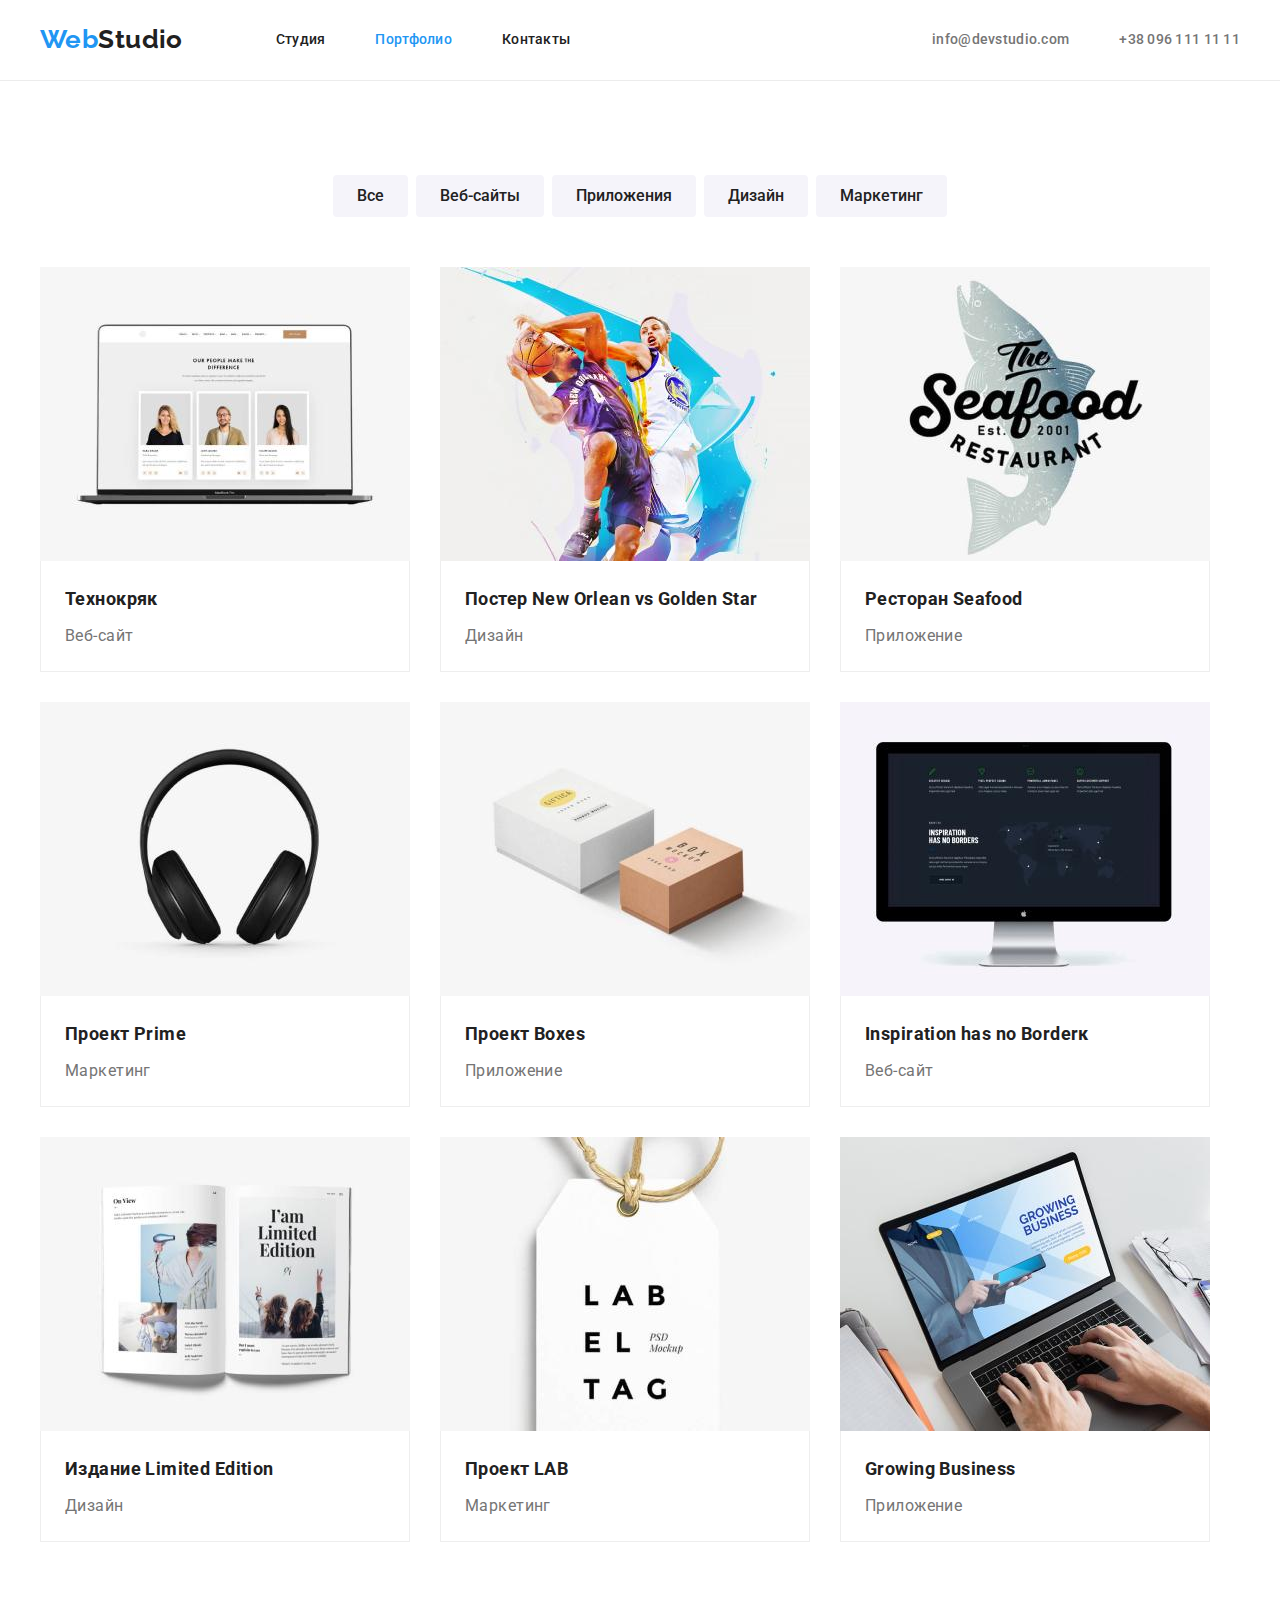
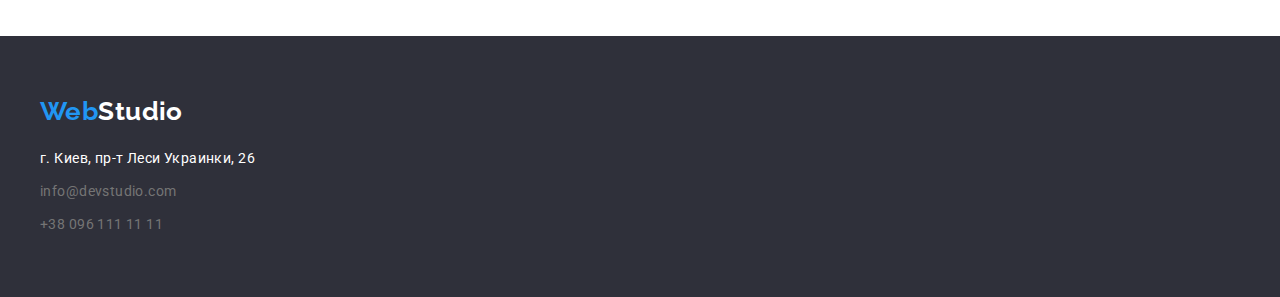
==== portfolio.html @ e8c8198e "Initial commit" ====
<!DOCTYPE html>
<html lang="ru">
  <head>
    <meta charset="UTF-8" />
    <meta http-equiv="X-UA-Compatible" content="IE=edge" />
    <meta name="viewport" content="width=device-width, initial-scale=1.0" />
    <title>Портфолио</title>
    <link rel="preconnect" href="https://fonts.googleapis.com" />
    <link rel="preconnect" href="https://fonts.gstatic.com" crossorigin />
    <link
      href="https://fonts.googleapis.com/css2?family=Raleway:wght@700&family=Roboto:wght@400;500;700;900&display=swap"
      rel="stylesheet"
    />
    <link
      rel="stylesheet"
      href="https://cdnjs.cloudflare.com/ajax/libs/modern-normalize/1.1.0/modern-normalize.min.css"
      integrity="sha512-wpPYUAdjBVSE4KJnH1VR1HeZfpl1ub8YT/NKx4PuQ5NmX2tKuGu6U/JRp5y+Y8XG2tV+wKQpNHVUX03MfMFn9Q=="
      crossorigin="anonymous"
      referrerpolicy="no-referrer"
    />
    <link rel="stylesheet" href="./css/styles.css" />
  </head>
  <body>
    <!--High line site-->
    <header class="page-header">
      <div class="conteiner header">
        <!--Name studio-->
        <nav class="site-nav">
          <a href="./index.html" class="logo"><span class="web">Web</span>Studio</a>
          <!--menu navigation-->
          <ul class="site-nav list">
            <li class="site-nav item">
              <a href="./index.html" class="link">Студия</a>
            </li>
            <li class="site-nav item">
              <a href="./portfolio.html" class="link current">Портфолио</a>
            </li>
            <li class="site-nav item">
              <a href="" class="link">Контакты</a>
            </li>
          </ul>
        </nav>
        <!--mail&Telefone-->
        <ul class="contacts list">
          <li class="contacts item">
            <a href="mailto:info@devstudio.com" class="mail">info@devstudio.com</a>
          </li>
          <li class="contacts item">
            <a href="tel:+380961111111" class="tel">+38 096 111 11 11</a>
          </li>
        </ul>
      </div>
    </header>
    <main>
      <section class="work-section">
        <div class="conteiner">
          <h1 class="title visually-hidden">Примеры работ</h1>
          <ul class="filtr">
            <li class="filtr-item">
              <button type="button" class="filtr-btn active">Все</button>
            </li>
            <li class="filtr-item">
              <button type="button" class="filtr-btn active">Веб-сайты</button>
            </li>
            <li class="filtr-item">
              <button type="button" class="filtr-btn active">Приложения</button>
            </li>
            <li class="filtr-item">
              <button type="button" class="filtr-btn active">Дизайн</button>
            </li>
            <li class="filtr-item">
              <button type="button" class="filtr-btn active">Маркетинг</button>
            </li>
          </ul>
          <ul class="work list pages">
            <li class="item">
              <a href="" class="link">
                <img class="work-images" src="./images/p1.jpg" alt="сайт" width="370" />
                <div class="item-discript">
                  <h3 class="work-title">Технокряк</h3>
                  <p class="work-dicript">Веб-сайт</p>
                </div>
              </a>
            </li>
            <li class="item">
              <a href="" class="link">
                <img
                  class="work-images"
                  src="./images/p2.jpg"
                  alt="Постер New Orlean vs Golden Star"
                  width="370"
                />
                <div class="item-discript">
                  <h3 class="work-title">Постер New Orlean vs Golden Star</h3>
                  <p class="work-dicript">Дизайн</p>
                </div>
              </a>
            </li>
            <li class="item">
              <a href="" class="link">
                <img class="work-images" src="./images/p3.jpg" alt="Ресторан Seafood" width="370" />
                <div class="item-discript">
                  <h3 class="work-title">Ресторан Seafood</h3>
                  <p class="work-dicript">Приложение</p>
                </div>
              </a>
            </li>
            <li class="item">
              <a href="" class="link">
                <img class="work-images" src="./images/p4.jpg" alt="Проект Prime" width="370" />
                <div class="item-discript">
                  <h3 class="work-title">Проект Prime</h3>
                  <p class="work-dicript">Маркетинг</p>
                </div>
              </a>
            </li>
            <li class="item">
              <a href="" class="link">
                <img class="work-images" src="./images/p5.jpg" alt="Проект Boxes" width="370" />
                <div class="item-discript">
                  <h3 class="work-title">Проект Boxes</h3>
                  <p class="work-dicript">Приложение</p>
                </div>
              </a>
            </li>
            <li class="item">
              <a href="" class="link">
                <img class="work-images" src="./images/p6.jpg" alt="Веб-сайт" width="370" />
                <div class="item-discript">
                  <h3 class="work-title">Inspiration has no Borderк</h3>
                  <p class="work-dicript">Веб-сайт</p>
                </div>
              </a>
            </li>
            <li class="item">
              <a href="" class="link">
                <img
                  class="work-images"
                  src="./images/p7.jpg"
                  alt="Издание Limited Edition"
                  width="370"
                />
                <div class="item-discript">
                  <h3 class="work-title">Издание Limited Edition</h3>
                  <p class="work-dicript">Дизайн</p>
                </div>
              </a>
            </li>
            <li class="item">
              <a href="" class="link">
                <img class="work-images" src="./images/p8.jpg" alt="Проект LAB" width="370" />
                <div class="item-discript">
                  <h3 class="work-title">Проект LAB</h3>
                  <p class="work-dicript">Маркетинг</p>
                </div>
              </a>
            </li>
            <li class="item">
              <a href="" class="link">
                <img class="work-images" src="./images/p9.jpg" alt="сайт" width="370" />
                <div class="item-discript">
                  <h3 class="work-title">Growing Business</h3>
                  <p class="work-dicript">Приложение</p>
                </div>
              </a>
            </li>
          </ul>
        </div>
      </section>
    </main>
    <footer class="footer">
      <div class="conteiner">
        <!--Name studio-->
        <a href="./index.html" class="logo-footer"><span class="web">Web</span>Studio</a>
        <!-- address -->
        <address class="adress">
          <ul class="adress list">
            <li class="adress-list-item">
              <a
                href="https://goo.gl/maps/HPNhDswtwEFeR7fT9"
                target="_blank"
                rel="noopener noreferrer"
                class="adress-post"
                >г. Киев, пр-т Леси Украинки, 26</a
              >
            </li>
            <li class="adress-list-item">
              <a href="mailto:info@devstudio.com" class="mail">info@devstudio.com</a>
            </li>
            <li class="adress-list-item">
              <a href="tel:+380961111111" class="tel">+38 096 111 11 11</a>
            </li>
          </ul>
        </address>
      </div>
    </footer>
  </body>
</html>
---- css/styles.css ----
:root {
  --primary-text-color: #212121;
  --title-text-color: #757575;
  --accent-color: #2196f3;
  --primary-white-color: #ffffff;
  --button-color: #f5f4fa;
}

body {
  margin: 0;
  background-color: var(--primary-white-color);
  color: var(--primary-text-color);
  font-family: Roboto, sans-serif;
  font-size: 14px;
  letter-spacing: 0.03em;
}

/*убираем точки в списках*/
.list {
  padding: 0;
  margin: 0;
  list-style: none;
}
/* скрываем заголовки */
.visually-hidden {
  position: absolute;
  white-space: nowrap;
  width: 1px;
  height: 1px;
  overflow: hidden;
  border: 0;
  padding: 0;
  clip: rect(0 0 0 0);
  clip-path: inset(50%);
  margin: -1px;
}
/* Убираем нижненн подчеркивание у ссылок */
.link {
  text-decoration: none;
}
/* Заголовки 2 уровня */
.section-title {
  padding: 0;
  margin: 0;
  margin-bottom: 50px;
  font-size: 36px;
  line-height: 1.17;
  text-align: center;
}
/*style header*/
.header {
  display: flex;
  align-items: center;
}
.conteiner {
  width: 1200px;
  margin: 0 auto;
  padding: 0 15px;
  /* outline: 2px solid tomato; */
}
.page-header {
  /* outline: 2px solid tomato; */
  border-bottom: 1px solid #ececec;
}
.logo {
  display: block;
  padding-top: 24px;
  padding-bottom: 25px;
  margin-right: 93px;
  /* outline: 2px solid tomato; */
  color: var(--primary-text-color);
  text-decoration: none;
  font-family: Raleway, sans-serif;
  font-weight: 700;
  font-size: 26px;
  line-height: 1.19;
}
.web {
  color: #2196f3;
}
.site-nav {
  display: flex;
}

.site-nav .item:not(:last-child) {
  margin-right: 50px;
}
.site-nav .link {
  display: block;
  padding-top: 32px;
  padding-bottom: 32px;
  /* outline: 2px solid tomato; */
}
/*style menu-nav*/
.site-nav .link {
  color: var(--primary-text-color);
  font-weight: 500;
  line-height: 1.14;
  letter-spacing: 0.02em;
}
.site-nav .link.current {
  color: var(--accent-color);
}
.site-nav .link:hover,
.site-nav .link:focus {
  color: var(--accent-color);
}
/* Style contacts */
.contacts.list {
  display: flex;
  margin-left: auto;
}
.contacts.list .contacts.item + .contacts.item {
  margin-left: 50px;
}
.mail,
.tel {
  display: block;
}
.contacts.list .mail {
  /* outline: 2px solid tomato; */
  padding-top: 32px;
  padding-bottom: 32px;
  color: var(--title-text-color);
  text-decoration: none;
  font-weight: 500;
  line-height: 1.14;
  letter-spacing: 0.02em;
}
.contacts.list .tel {
  /* outline: 2px solid tomato; */
  padding-top: 32px;
  padding-bottom: 32px;
  color: var(--title-text-color);
  text-decoration: none;
  font-weight: 500;
  line-height: 1.14;
  letter-spacing: 0.02em;
}
.contacts.list .mail:hover,
.contacts.list .mail:focus {
  color: var(--accent-color);
}
.contacts.list .tel:hover,
.contacts.list .tel:focus {
  color: var(--accent-color);
}
/* Style main content*/
/* Style section Hero */
.hero {
  background-color: #2f303a;
  text-align: center;
  padding-top: 200px;
  padding-bottom: 200px;
}
.hero-title {
  margin-top: 0;
  width: 696px;
  margin: 0 auto;
  margin-bottom: 30px;
  color: var(--primary-white-color);
  font-size: 44px;
  line-height: 1.36;
  letter-spacing: 0.06em;
  text-transform: uppercase;
}
.button {
  display: inline-block;
  border-radius: 4px;
  padding: 10px 32px;
  min-width: 200px;
  font-weight: 700;
  text-align: center;
  letter-spacing: 0.06em;
  font-size: 16px;
  line-height: 1.88;
  box-shadow: 0px 4px 4px rgba(0, 0, 0, 0.15);
  background-color: var(--accent-color);
  color: var(--primary-white-color);
  border: 1px solid;
  border-color: var(--accent-color);
  cursor: pointer;
}
.button:hover,
.button:focus {
  border-color: var(--primary-white-color);
}
/* Style Peculiarities*/
.peculiarities {
  padding-top: 94px;
  padding-bottom: 94px;
}
.section.list {
  display: flex;
}
.peculiarities-item {
  width: 270px;
}
.peculiarities-item:not(:last-child) {
  margin-right: 30px;
}
.title {
  padding: 0;
  margin: 0;
  margin-bottom: 10px;
  font-size: 14px;
  line-height: 1.14;
  text-transform: uppercase;
  color: var(--primary-text-color);
}
.discription {
  padding: 0;
  margin: 0;
  line-height: 1.71;
  color: var(--title-text-color);
}
/*Style works*/
.works {
  padding-bottom: 90px;
}
.work-process {
  display: block;
}
.work.list {
  display: flex;
}
.work-list-process:not(:last-child) {
  margin-right: 30px;
}
/*Style Our team */
.team .list {
  padding: 0;
}
.team.list.image {
  display: block;
}
.team.list {
  display: flex;
}
.team-list-card {
  text-align: center;
  box-shadow: 0px 1px 3px rgba(0, 0, 0, 0.12), 0px 1px 1px rgba(0, 0, 0, 0.14),
    0px 2px 1px rgba(0, 0, 0, 0.2);
  border-radius: 0px 0px 4px 4px;
}
.team-list-card:not(:last-child) {
  margin-right: 30px;
}
.team {
  background: #f5f4fa;
  padding-top: 94px;
  padding-bottom: 94px;
}

.team-card-disc {
  padding: 30px;
}
.team.list .name {
  padding: 0;
  margin: 0;
  margin-bottom: 10px;
  font-weight: 500;
  font-size: 16px;
  line-height: 1.19;
}
.team.list .discription {
  color: var(--title-text-color);
  font-size: 16px;
  line-height: 1.19;
}

/*Style footer*/
.footer {
  padding-top: 60px;
  padding-bottom: 60px;
  background-color: #2f303a;
  /* outline: 2px solid tomato; */
}
.adress {
  font-style: normal;
  /* outline: 2px solid tomato; */
}
.logo-footer {
  display: inline-block;
  margin-bottom: 20px;
  color: var(--primary-white-color);
  text-decoration: none;
  font-family: Raleway, sans-serif;
  font-weight: 700;
  font-size: 26px;
  line-height: 1.19;
  /* outline: 2px solid tomato; */
}
.adress-post,
.adress.list .mail {
  display: inline-block;
}
.adress.list .adress-list-item:not(:last-child) {
  margin-bottom: 9px;
}

.adress.list .adress-post {
  color: var(--primary-white-color);
  text-decoration: none;
  line-height: 1.71;
}
.adress.list .mail,
.adress.list .tel {
  color: var(--title-text-color);
  text-decoration: none;
  line-height: 1.71;
}
.adress.list .mail:hover,
.adress.list .mail:focus {
  color: var(--accent-color);
}
.adress.list .tel:hover,
.adress.list .tel:focus {
  color: var(--accent-color);
}
/*Style porfolio*/
.work-section {
  padding-top: 94px;
  padding-bottom: 94px;
  /* margin-top: 94px;
  margin-bottom: 94px; */
}
/*Style buttom*/
.filtr {
  padding: 0;
  margin: 0;
  margin-bottom: 50px;
  list-style: none;
  /* outline: 2px solid tomato; */
  display: flex;
  justify-content: center;
  align-content: center;
}
.filtr-item {
  margin-right: 8px;
}
.filtr-item:last-child {
  margin-right: 0;
}
.work-title,
.work-dicript {
  padding: 0;
  margin: 0;
}
.work-images {
  display: block;
  /* margin-bottom: 20px; */
}
.filtr-btn {
  padding: 6px 22px;
  background-color: var(--button-color);
  color: var(--primary-text-color);
  font-family: inherit;
  font-weight: 500;
  font-size: 16px;
  line-height: 1.63;
  cursor: pointer;
  /* box-shadow: 0px 3px 1px rgba(0, 0, 0, 0.1), 0px 1px 2px rgba(0, 0, 0, 0.08),
    0px 2px 2px rgba(0, 0, 0, 0.12); */
  border-radius: 4px;
  border-color: transparent;
}

.filtr-btn.active:hover,
.filtr-btn.active:focus {
  background-color: var(--accent-color);
  color: var(--primary-white-color);
}
.filtr-btn.active:active {
  background-color: var(--accent-color);
  color: var(--primary-white-color);
}
/*Style work list*/
.work.list.pages {
  display: flex;
  flex-wrap: wrap;
}
.item-discript {
  padding: 20px 24px;
  border-right: 1px solid #eeeeee;
  border-bottom: 1px solid #eeeeee;
  border-left: 1px solid #eeeeee;
}
/* .work.list {
   outline: 2px solid tomato; 
} */
/* Идеальное решение при изменении 
размеров контейнера */
.work.list.pages > .item {
  flex-basis: calc((100% - 30px * 3) / 3);
  margin-right: 30px;
  margin-bottom: 30px;
}

/* 2-й вариант решения:
  .work.list.pages > .item {
  width: 370px;
  margin-right: 30px;
  margin-bottom: 30px;
} */
.work.list.pages > .item:nth-child(3n) {
  margin-right: 0;
}
.work.list.pages > .item:nth-last-child(-n + 3) {
  margin-bottom: 0;
}
.work.list .work-title {
  margin-bottom: 4px;
  color: var(--primary-text-color);
  font-weight: 700;
  font-size: 18px;
  line-height: 2;
}
.work.list .work-dicript {
  color: var(--title-text-color);
  font-weight: 400;
  font-size: 16px;
  line-height: 1.88;
}
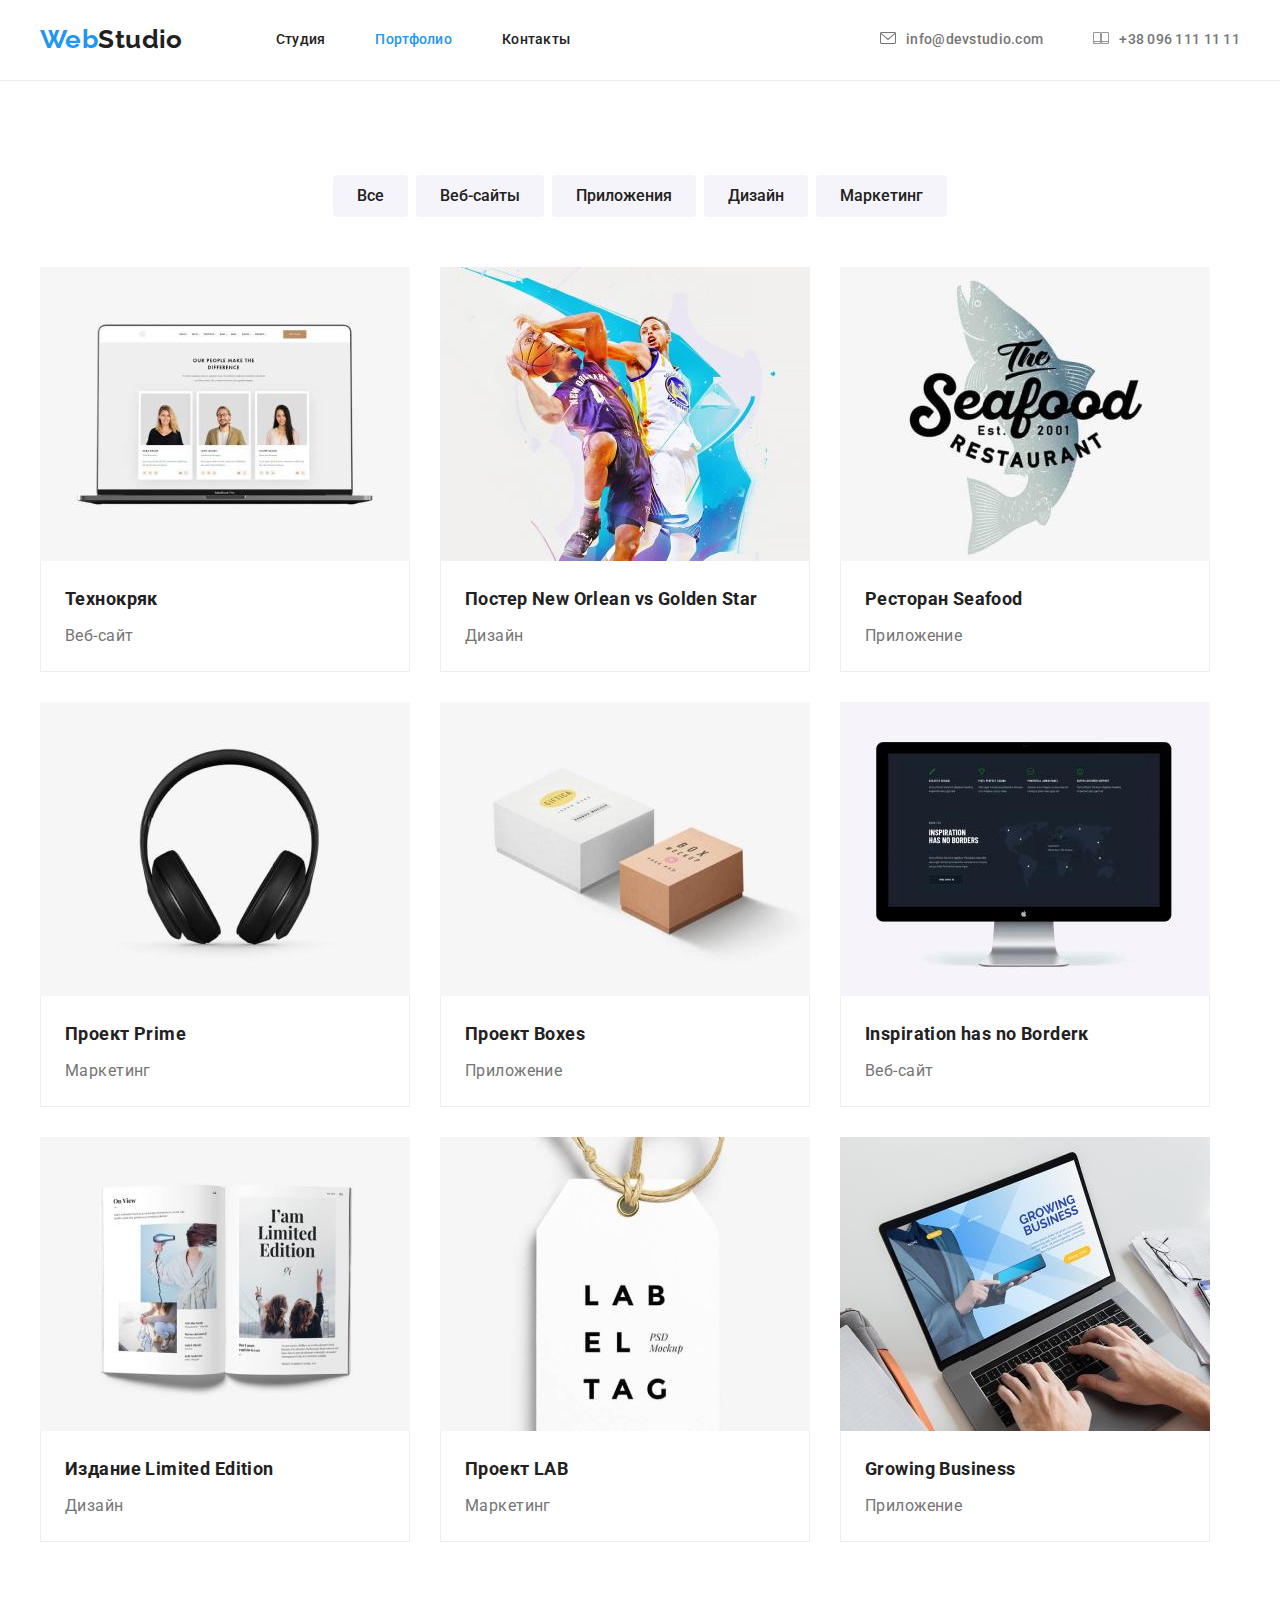
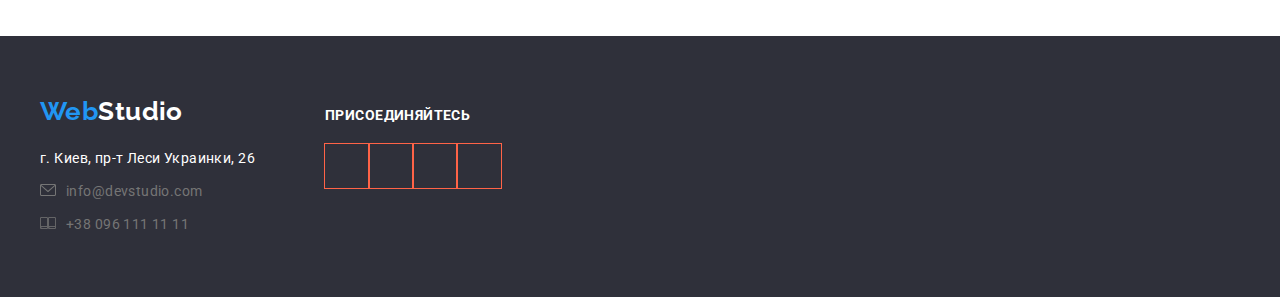
==== commit 319af794: "Add our clients and icon" ====
--- a/portfolio.html
+++ b/portfolio.html
@@ -170,28 +170,49 @@
     </main>
     <footer class="footer">
       <div class="conteiner">
-        <!--Name studio-->
-        <a href="./index.html" class="logo-footer"><span class="web">Web</span>Studio</a>
-        <!-- address -->
-        <address class="adress">
-          <ul class="adress list">
-            <li class="adress-list-item">
-              <a
-                href="https://goo.gl/maps/HPNhDswtwEFeR7fT9"
-                target="_blank"
-                rel="noopener noreferrer"
-                class="adress-post"
-                >г. Киев, пр-т Леси Украинки, 26</a
-              >
-            </li>
-            <li class="adress-list-item">
-              <a href="mailto:info@devstudio.com" class="mail">info@devstudio.com</a>
-            </li>
-            <li class="adress-list-item">
-              <a href="tel:+380961111111" class="tel">+38 096 111 11 11</a>
-            </li>
-          </ul>
-        </address>
+        <div class="footer-address-links">
+          <div class="logo-address">
+            <!--Name studio-->
+            <a href="./index.html" class="logo-footer"><span class="web">Web</span>Studio</a>
+            <!-- address -->
+            <address class="adress">
+              <ul class="adress list">
+                <li class="adress-list-item">
+                  <a
+                    href="https://goo.gl/maps/HPNhDswtwEFeR7fT9"
+                    target="_blank"
+                    rel="noopener noreferrer"
+                    class="adress-post"
+                    >г. Киев, пр-т Леси Украинки, 26</a
+                  >
+                </li>
+                <li class="adress-list-item">
+                  <a href="mailto:info@devstudio.com" class="mail">info@devstudio.com</a>
+                </li>
+                <li class="adress-list-item">
+                  <a href="tel:+380961111111" class="tel">+38 096 111 11 11</a>
+                </li>
+              </ul>
+            </address>
+          </div>
+          <div class="social-links">
+            <h2 class="sicial-links-title">присоединяйтесь</h2>
+            <ul class="social-links list">
+              <li class="social-list-items">
+                <a href=""></a>
+              </li>
+              <li class="social-list-items">
+                <a href=""></a>
+              </li>
+              <li class="social-list-items">
+                <a href=""></a>
+              </li>
+              <li class="social-list-items">
+                <a href=""></a>
+              </li>
+            </ul>
+          </div>
+        </div>
       </div>
     </footer>
   </body>
--- a/css/styles.css
+++ b/css/styles.css
@@ -117,6 +117,27 @@
 .tel {
   display: block;
 }
+/* Добавление иконок */
+.mail::before {
+  display: inline-block;
+  content: '';
+  width: 16px;
+  height: 12px;
+  margin-right: 10px;
+  background-image: url('../images/mail-icon.svg');
+  background-size: contain;
+}
+.tel::before {
+  display: inline-block;
+  content: '';
+  width: 16px;
+  height: 12px;
+  margin-right: 10px;
+  background-image: url('../images/icon-tel.svg');
+  background-size: contain;
+}
+/* Конец добавление иконок */
+
 .contacts.list .mail {
   /* outline: 2px solid tomato; */
   padding-top: 32px;
@@ -152,6 +173,22 @@
   text-align: center;
   padding-top: 200px;
   padding-bottom: 200px;
+  /* background-image: linear-gradient(to right, rgba(47, 48, 58, 0.4), rgba(47, 48, 58, 0.4)),
+    url('../images/bg-img-hero.jpg');
+  background-repeat: no-repeat;
+  background-position: 50% 50%;
+  background-size: cover; */
+}
+.overlay {
+  max-width: 1600px;
+  height: 600px;
+  margin-left: auto;
+  margin-right: auto;
+  background-image: linear-gradient(to right, rgba(47, 48, 58, 0.4), rgba(47, 48, 58, 0.4)),
+    url('../images/bg-img-hero.jpg');
+  background-repeat: no-repeat;
+  background-position: center;
+  background-size: cover;
 }
 .hero-title {
   margin-top: 0;
@@ -199,6 +236,31 @@
 .peculiarities-item:not(:last-child) {
   margin-right: 30px;
 }
+.peculiarities-item::before {
+  display: block;
+  content: '';
+  height: 120px;
+  margin-bottom: 30px;
+  background-color: #f5f4fa;
+  border-radius: 4px;
+  /* background-image: url('../images/antenna.svg'); */
+  background-size: contain;
+  background-repeat: no-repeat;
+  background-position: center;
+}
+.peculiarities-item.attention::before {
+  background-image: url('../images/antenna.svg');
+}
+.peculiarities-item.punctuality::before {
+  background-image: url('../images/clock.svg');
+}
+.peculiarities-item.planning::before {
+  background-image: url('../images/diagram.svg');
+}
+.peculiarities-item.technology::before {
+  background-image: url('../images/astronaut.svg');
+}
+
 .title {
   padding: 0;
   margin: 0;
@@ -267,8 +329,42 @@
   color: var(--title-text-color);
   font-size: 16px;
   line-height: 1.19;
-}
-
+  margin-bottom: 16px;
+}
+.team.list.network {
+  display: flex;
+  margin: 0;
+  padding: 0;
+}
+.network-item {
+  width: 44px;
+  height: 44px;
+  outline: 1px solid tomato;
+}
+.network-item:not(:last-child) {
+  margin-right: 10px;
+}
+/* Style our clients */
+.clients {
+  padding-top: 94px;
+  padding-bottom: 94px;
+}
+.clients.list {
+  display: flex;
+  margin: 0;
+  padding: 0;
+}
+.clients-list-item {
+  width: 170px;
+  height: 92px;
+  border: 1px solid #afb1b8;
+  border-radius: 4px;
+}
+.clients-list-item:not(:last-child) {
+  margin-right: 30px;
+}
+.link-clients {
+}
 /*Style footer*/
 .footer {
   padding-top: 60px;
@@ -317,6 +413,29 @@
 .adress.list .tel:hover,
 .adress.list .tel:focus {
   color: var(--accent-color);
+}
+.footer-address-links {
+  display: flex;
+}
+.logo-address {
+  margin-right: 70px;
+}
+.social-links.list {
+  display: flex;
+}
+.social-list-items {
+  width: 44px;
+  height: 44px;
+  outline: 1px solid tomato;
+}
+.sicial-links-title {
+  margin-bottom: 20px;
+  font-weight: 700;
+  font-size: 14px;
+  line-height: 1.14;
+  letter-spacing: 0.03em;
+  text-transform: uppercase;
+  color: #ffffff;
 }
 /*Style porfolio*/
 .work-section {
@@ -370,6 +489,8 @@
 .filtr-btn.active:focus {
   background-color: var(--accent-color);
   color: var(--primary-white-color);
+  box-shadow: 0px 3px 1px rgba(0, 0, 0, 0.1), 0px 1px 2px rgba(0, 0, 0, 0.08),
+    0px 2px 2px rgba(0, 0, 0, 0.12);
 }
 .filtr-btn.active:active {
   background-color: var(--accent-color);
@@ -409,6 +530,11 @@
 .work.list.pages > .item:nth-last-child(-n + 3) {
   margin-bottom: 0;
 }
+.work.list.pages > .item:hover,
+.work.list.pages > .item:focus {
+  box-shadow: 0px 1px 1px rgba(0, 0, 0, 0.12), 0px 4px 4px rgba(0, 0, 0, 0.06),
+    1px 4px 6px rgba(0, 0, 0, 0.16);
+}
 .work.list .work-title {
   margin-bottom: 4px;
   color: var(--primary-text-color);
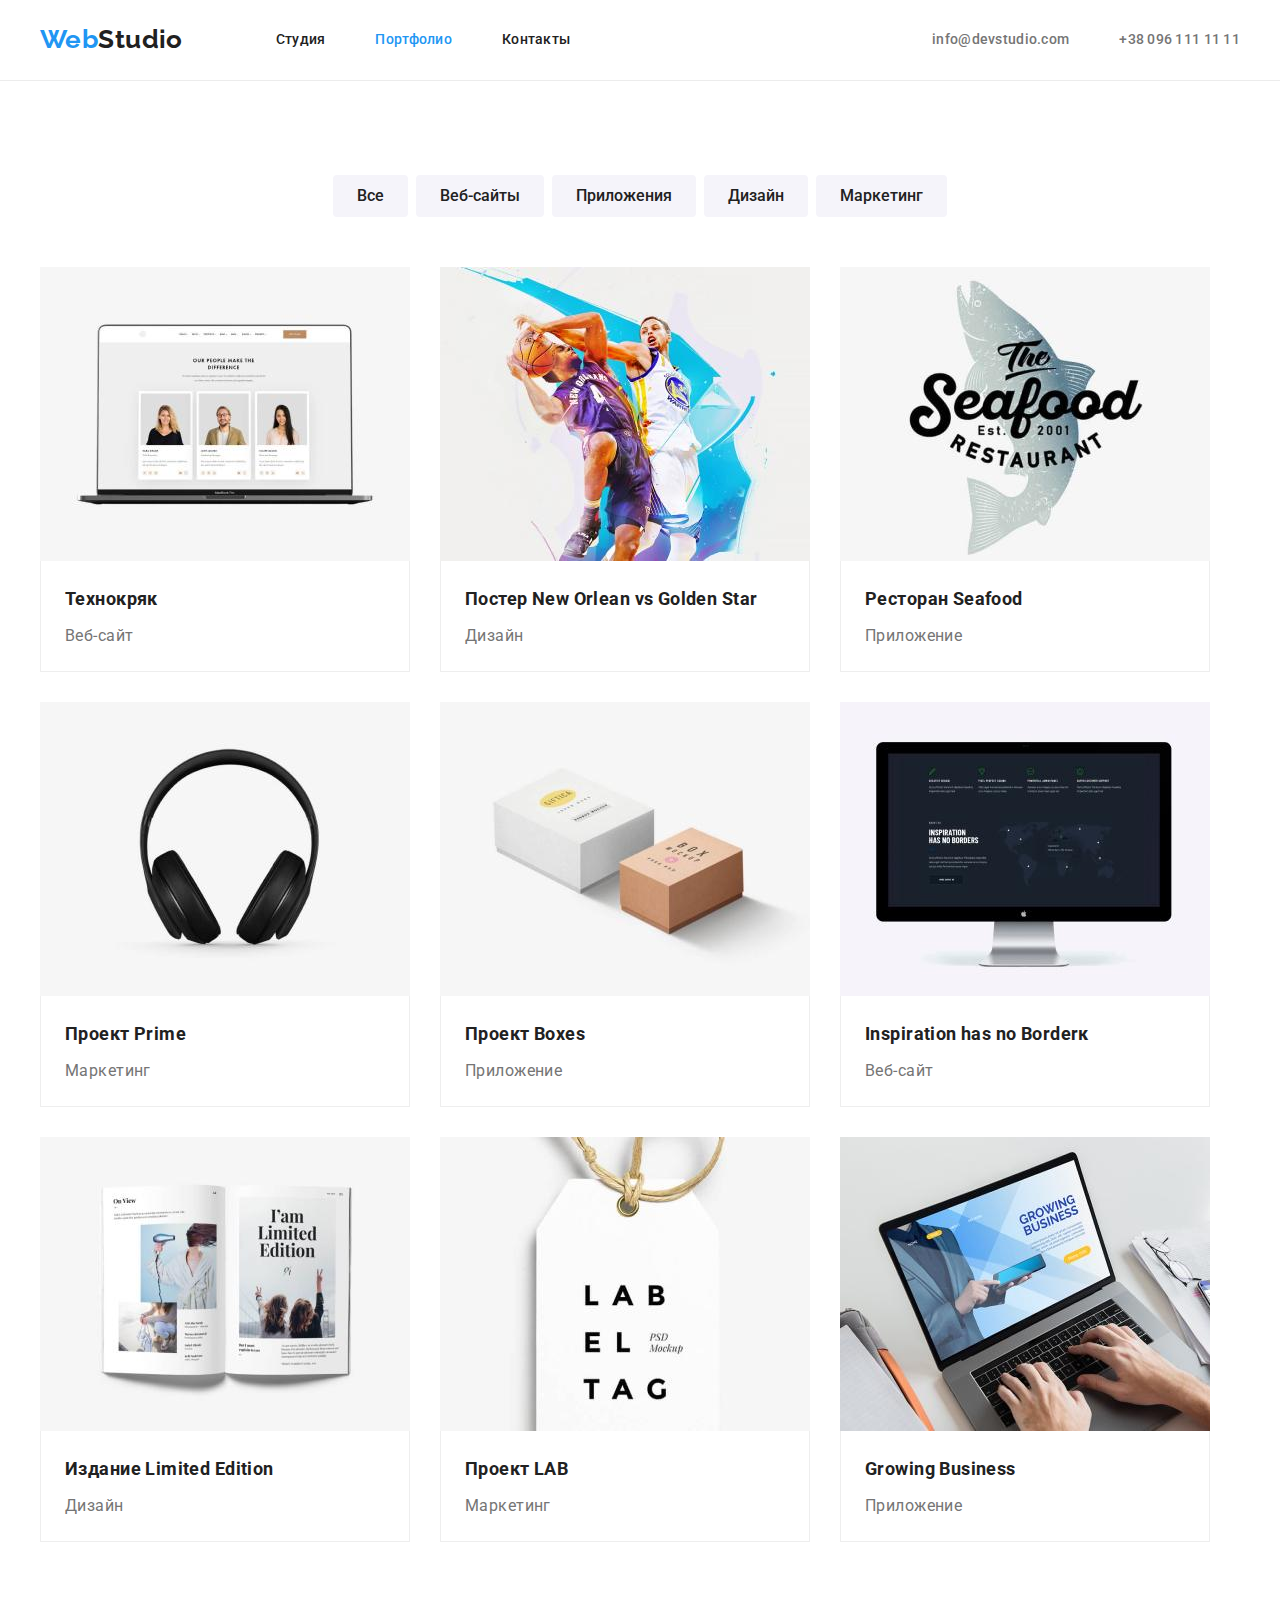
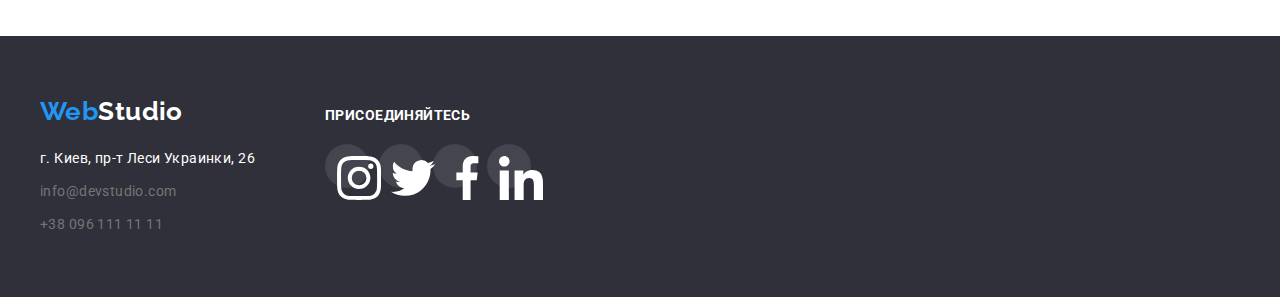
==== commit 81d3c97e: "Add hover from icon and center icon" ====
--- a/portfolio.html
+++ b/portfolio.html
@@ -199,16 +199,24 @@
             <h2 class="sicial-links-title">присоединяйтесь</h2>
             <ul class="social-links list">
               <li class="social-list-items">
-                <a href=""></a>
-              </li>
-              <li class="social-list-items">
-                <a href=""></a>
-              </li>
-              <li class="social-list-items">
-                <a href=""></a>
-              </li>
-              <li class="social-list-items">
-                <a href=""></a>
+                <a href="">
+                  <svg class="icon"><use href="./images/symbol-defs.svg#icon-instagram"></use></svg>
+                </a>
+              </li>
+              <li class="social-list-items">
+                <a href="">
+                  <svg class="icon"><use href="./images/symbol-defs.svg#icon-twitter"></use></svg>
+                </a>
+              </li>
+              <li class="social-list-items">
+                <a href="">
+                  <svg class="icon"><use href="./images/symbol-defs.svg#icon-facebook"></use></svg>
+                </a>
+              </li>
+              <li class="social-list-items">
+                <a href="">
+                  <svg class="icon"><use href="./images/symbol-defs.svg#icon-linkedin"></use></svg>
+                </a>
               </li>
             </ul>
           </div>
--- a/css/styles.css
+++ b/css/styles.css
@@ -118,7 +118,24 @@
   display: block;
 }
 /* Добавление иконок */
-.mail::before {
+.icon-mail {
+  width: 16px;
+  height: 12px;
+  margin-right: 10px;
+  fill: var(--title-text-color);
+}
+.icon-tel {
+  width: 10px;
+  height: 16px;
+  margin-right: 10px;
+  fill: var(--title-text-color);
+}
+.icon-mail:hover,
+.icon-tel:hover {
+  fill: var(--accent-color);
+}
+
+/* .mail::before {
   display: inline-block;
   content: '';
   width: 16px;
@@ -135,7 +152,8 @@
   margin-right: 10px;
   background-image: url('../images/icon-tel.svg');
   background-size: contain;
-}
+} */
+
 /* Конец добавление иконок */
 
 .contacts.list .mail {
@@ -244,7 +262,7 @@
   background-color: #f5f4fa;
   border-radius: 4px;
   /* background-image: url('../images/antenna.svg'); */
-  background-size: contain;
+  /* background-size: contain; */
   background-repeat: no-repeat;
   background-position: center;
 }
@@ -300,6 +318,7 @@
   display: flex;
 }
 .team-list-card {
+  background-color: #fff;
   text-align: center;
   box-shadow: 0px 1px 3px rgba(0, 0, 0, 0.12), 0px 1px 1px rgba(0, 0, 0, 0.14),
     0px 2px 1px rgba(0, 0, 0, 0.2);
@@ -335,14 +354,29 @@
   display: flex;
   margin: 0;
   padding: 0;
+  background-color: #fff;
 }
 .network-item {
   width: 44px;
   height: 44px;
-  outline: 1px solid tomato;
+  border-radius: 50%;
+  /* outline: 1px solid tomato; */
 }
 .network-item:not(:last-child) {
   margin-right: 10px;
+}
+.icon-network {
+  width: 44px;
+  height: 44px;
+  padding: 12px;
+  fill: #afb1b8;
+}
+.icon-network:hover {
+  fill: var(--primary-white-color);
+}
+.network-item:hover {
+  fill: var(--primary-white-color);
+  background-color: var(--accent-color);
 }
 /* Style our clients */
 .clients {
@@ -363,7 +397,14 @@
 .clients-list-item:not(:last-child) {
   margin-right: 30px;
 }
-.link-clients {
+.icon-clients {
+  width: 106px;
+  height: 60px;
+  margin: 16px 32px;
+  fill: #afb1b8;
+}
+.icon-clients:hover {
+  fill: var(--accent-color);
 }
 /*Style footer*/
 .footer {
@@ -426,7 +467,12 @@
 .social-list-items {
   width: 44px;
   height: 44px;
-  outline: 1px solid tomato;
+  border-radius: 50%;
+  background: rgba(255, 255, 255, 0.1);
+  /* outline: 1px solid tomato; */
+}
+.social-list-items:not(:last-child) {
+  margin-right: 10px;
 }
 .sicial-links-title {
   margin-bottom: 20px;
@@ -436,6 +482,15 @@
   letter-spacing: 0.03em;
   text-transform: uppercase;
   color: #ffffff;
+}
+.icon {
+  width: 44px;
+  height: 44px;
+  padding: 12px;
+  fill: var(--primary-white-color);
+}
+.social-list-items:hover {
+  background-color: var(--accent-color);
 }
 /*Style porfolio*/
 .work-section {
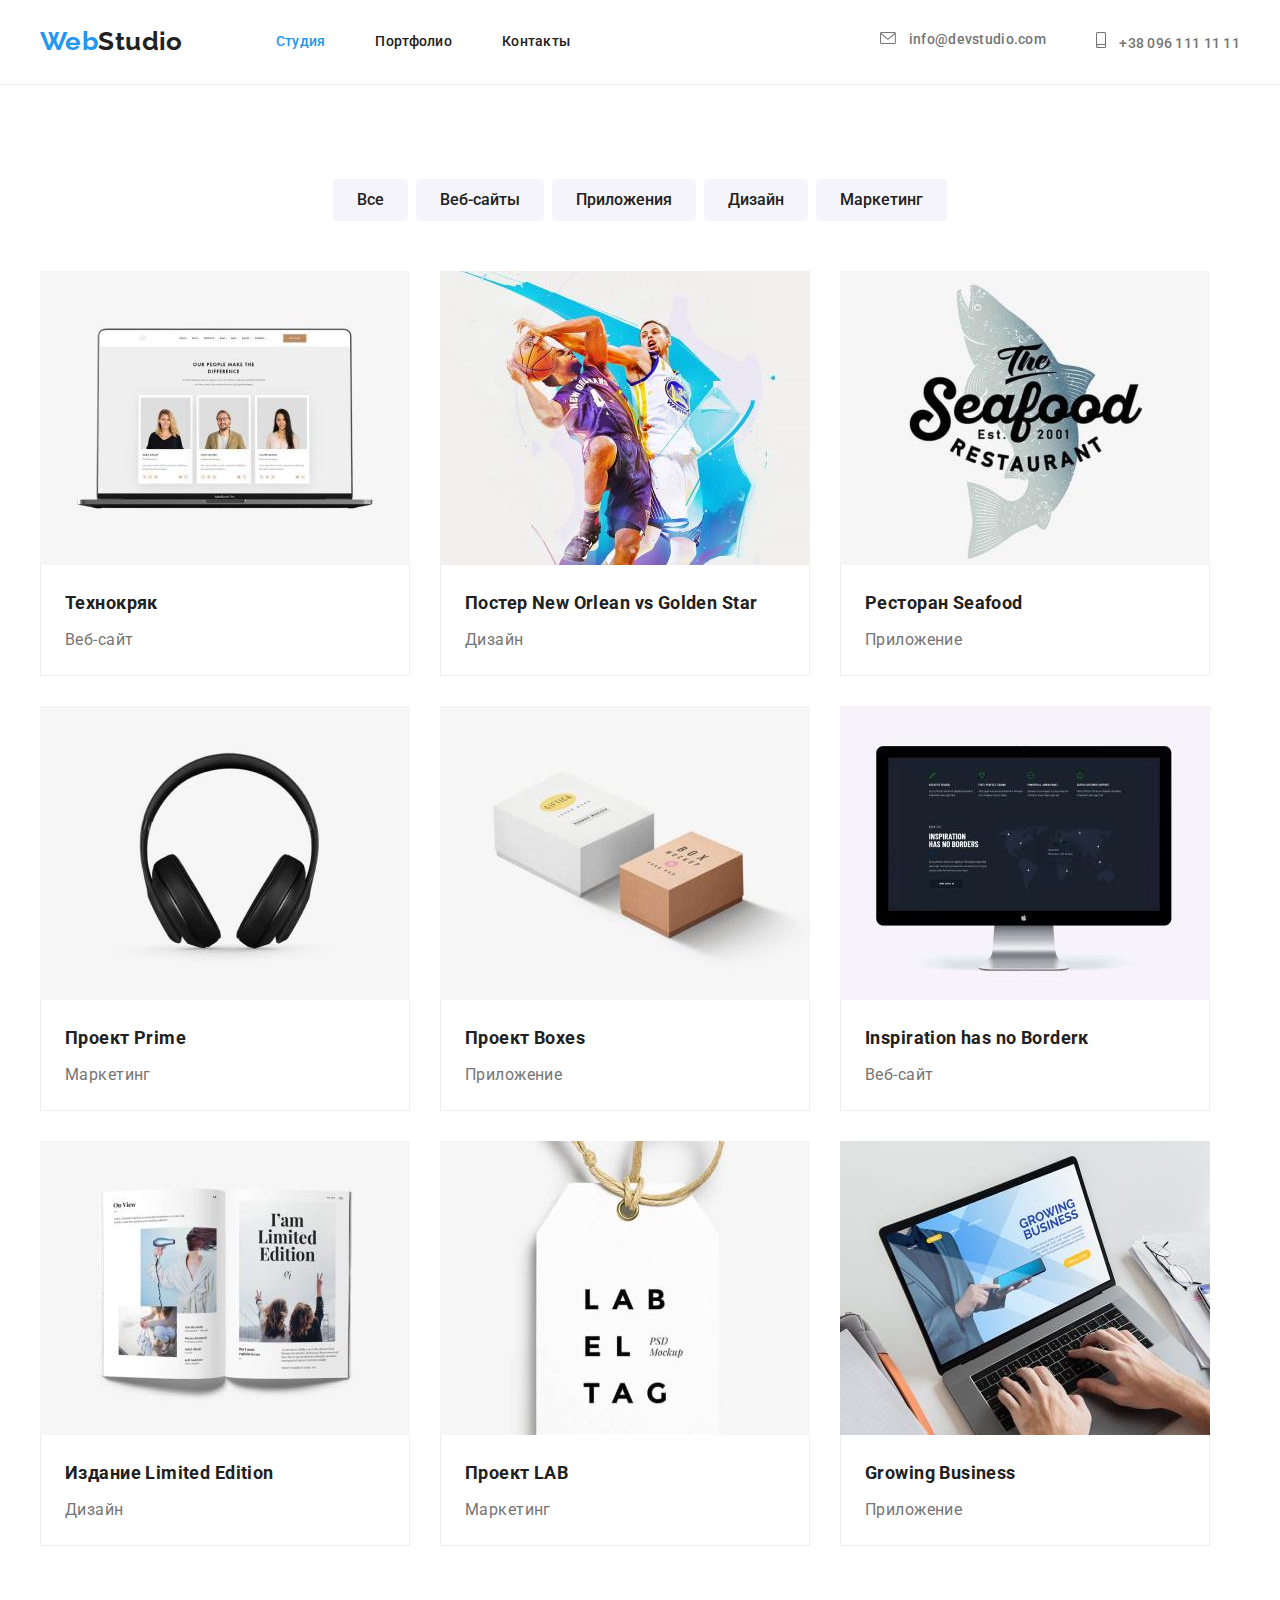
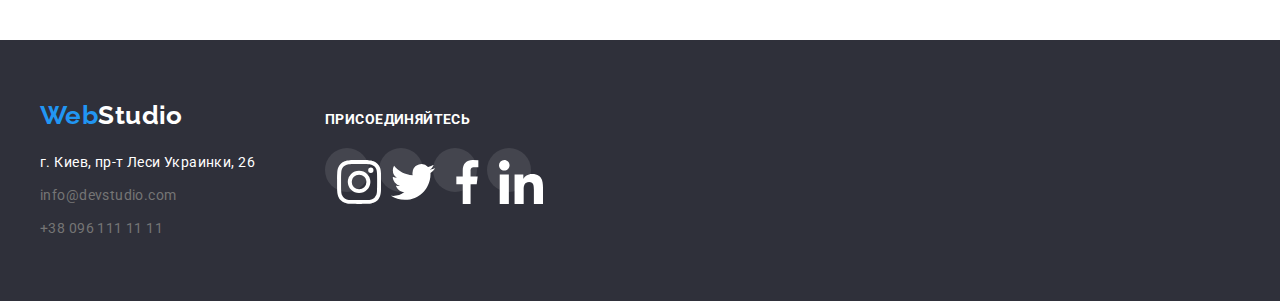
==== commit 878b64f2: "Edit header in portfolio" ====
--- a/portfolio.html
+++ b/portfolio.html
@@ -30,10 +30,10 @@
           <!--menu navigation-->
           <ul class="site-nav list">
             <li class="site-nav item">
-              <a href="./index.html" class="link">Студия</a>
+              <a href="./index.html" class="link current">Студия</a>
             </li>
             <li class="site-nav item">
-              <a href="./portfolio.html" class="link current">Портфолио</a>
+              <a href="./portfolio.html" class="link">Портфолио</a>
             </li>
             <li class="site-nav item">
               <a href="" class="link">Контакты</a>
@@ -43,10 +43,20 @@
         <!--mail&Telefone-->
         <ul class="contacts list">
           <li class="contacts item">
-            <a href="mailto:info@devstudio.com" class="mail">info@devstudio.com</a>
+            <a href="mailto:info@devstudio.com" class="mail">
+              <svg class="icon-mail">
+                <use href="./images/symbol-defs.svg#icon-mail-icon"></use>
+              </svg>
+              info@devstudio.com</a
+            >
           </li>
           <li class="contacts item">
-            <a href="tel:+380961111111" class="tel">+38 096 111 11 11</a>
+            <a href="tel:+380961111111" class="tel">
+              <svg class="icon-tel">
+                <use href="./images/symbol-defs.svg#icon-icon-tel"></use>
+              </svg>
+              +38 096 111 11 11</a
+            >
           </li>
         </ul>
       </div>
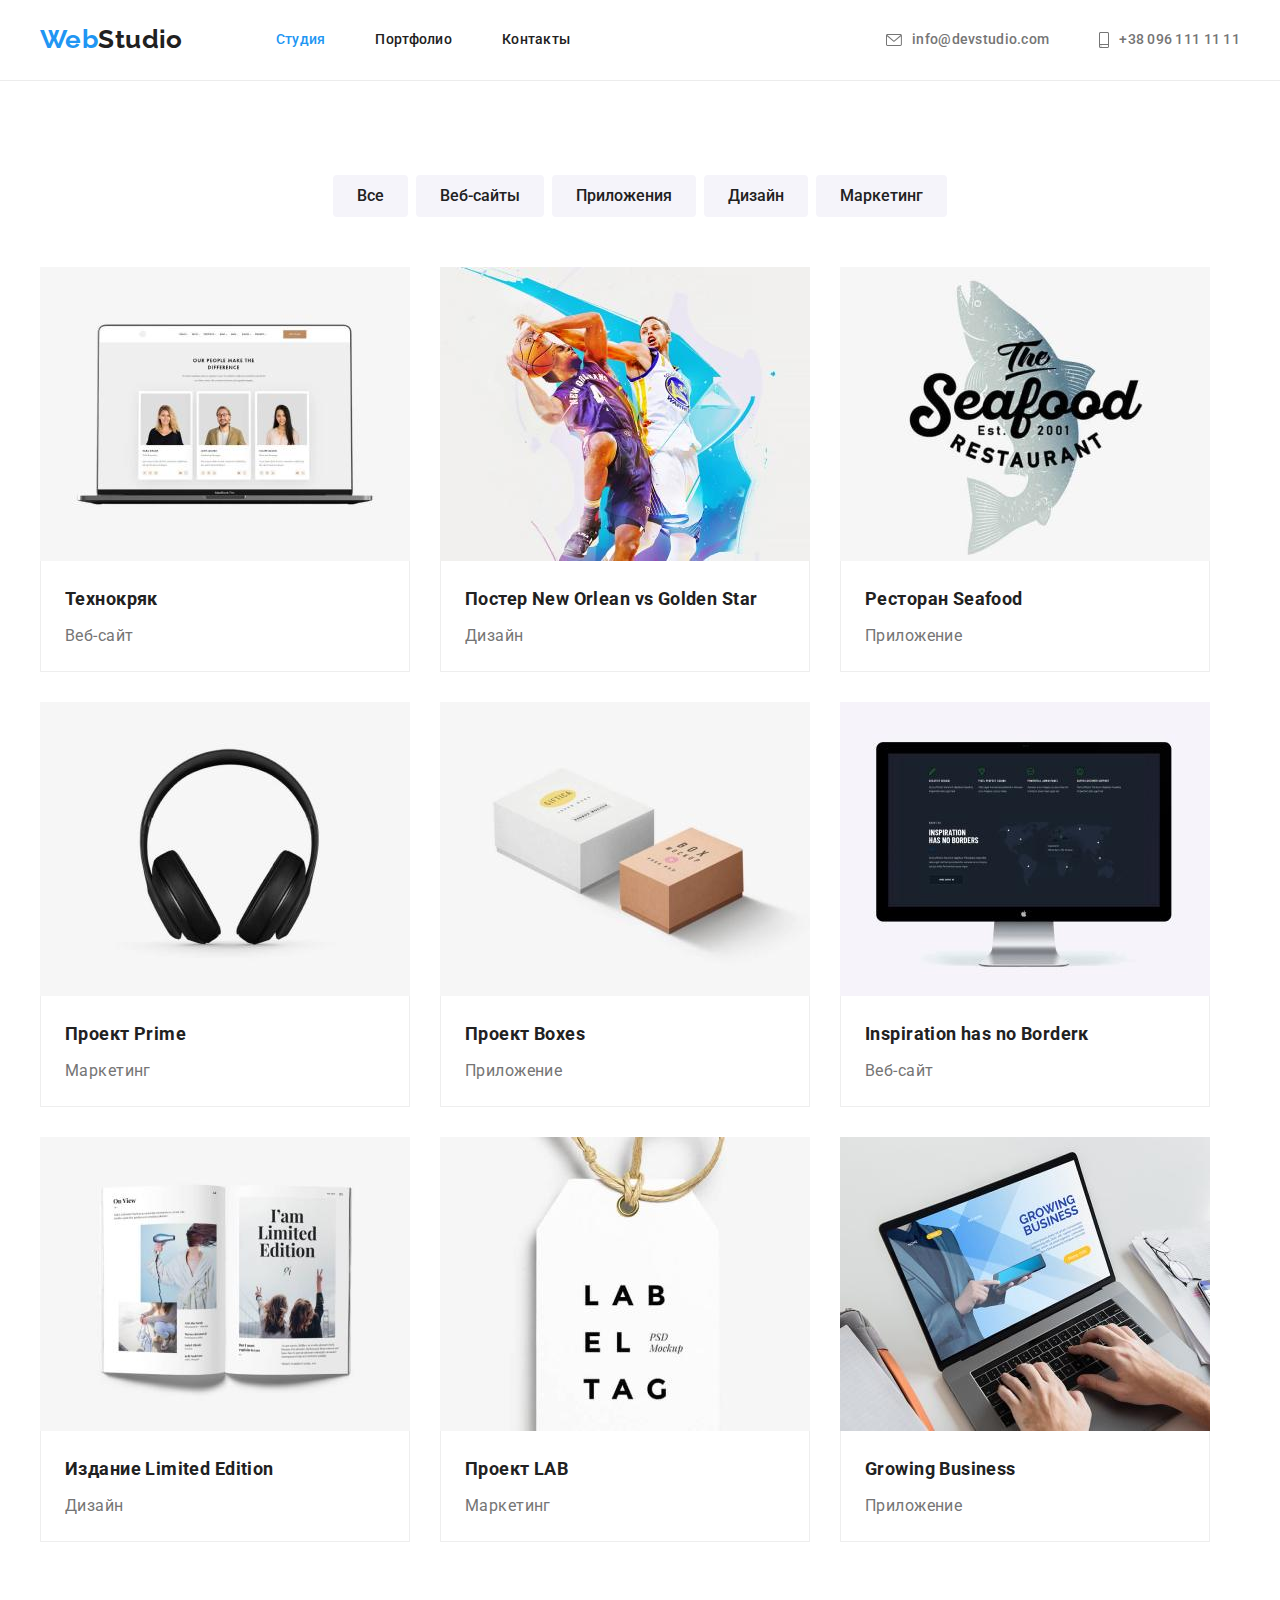
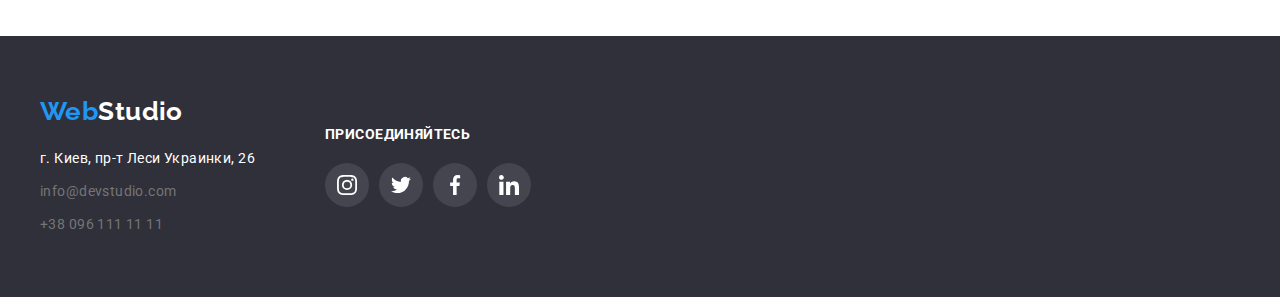
==== commit e235d4a8: "chenge links and hover and focus" ====
--- a/portfolio.html
+++ b/portfolio.html
@@ -179,57 +179,55 @@
       </section>
     </main>
     <footer class="footer">
-      <div class="conteiner">
-        <div class="footer-address-links">
-          <div class="logo-address">
-            <!--Name studio-->
-            <a href="./index.html" class="logo-footer"><span class="web">Web</span>Studio</a>
-            <!-- address -->
-            <address class="adress">
-              <ul class="adress list">
-                <li class="adress-list-item">
-                  <a
-                    href="https://goo.gl/maps/HPNhDswtwEFeR7fT9"
-                    target="_blank"
-                    rel="noopener noreferrer"
-                    class="adress-post"
-                    >г. Киев, пр-т Леси Украинки, 26</a
-                  >
-                </li>
-                <li class="adress-list-item">
-                  <a href="mailto:info@devstudio.com" class="mail">info@devstudio.com</a>
-                </li>
-                <li class="adress-list-item">
-                  <a href="tel:+380961111111" class="tel">+38 096 111 11 11</a>
-                </li>
-              </ul>
-            </address>
-          </div>
-          <div class="social-links">
-            <h2 class="sicial-links-title">присоединяйтесь</h2>
-            <ul class="social-links list">
-              <li class="social-list-items">
-                <a href="">
-                  <svg class="icon"><use href="./images/symbol-defs.svg#icon-instagram"></use></svg>
-                </a>
+      <div class="conteiner social-icons">
+        <div class="logo-address">
+          <!--Name studio-->
+          <a href="./index.html" class="logo-footer"><span class="web">Web</span>Studio</a>
+          <!-- address -->
+          <address class="adress">
+            <ul class="adress list">
+              <li class="adress-list-item">
+                <a
+                  href="https://goo.gl/maps/HPNhDswtwEFeR7fT9"
+                  target="_blank"
+                  rel="noopener noreferrer"
+                  class="adress-post"
+                  >г. Киев, пр-т Леси Украинки, 26</a
+                >
               </li>
-              <li class="social-list-items">
-                <a href="">
-                  <svg class="icon"><use href="./images/symbol-defs.svg#icon-twitter"></use></svg>
-                </a>
+              <li class="adress-list-item">
+                <a href="mailto:info@devstudio.com" class="mail">info@devstudio.com</a>
               </li>
-              <li class="social-list-items">
-                <a href="">
-                  <svg class="icon"><use href="./images/symbol-defs.svg#icon-facebook"></use></svg>
-                </a>
-              </li>
-              <li class="social-list-items">
-                <a href="">
-                  <svg class="icon"><use href="./images/symbol-defs.svg#icon-linkedin"></use></svg>
-                </a>
+              <li class="adress-list-item">
+                <a href="tel:+380961111111" class="tel">+38 096 111 11 11</a>
               </li>
             </ul>
-          </div>
+          </address>
+        </div>
+        <div class="social-links">
+          <h2 class="sicial-links-title">присоединяйтесь</h2>
+          <ul class="social-links list">
+            <li class="social-list-items">
+              <a href="" class="links-social-icon">
+                <svg class="icon"><use href="./images/symbol-defs.svg#icon-instagram"></use></svg>
+              </a>
+            </li>
+            <li class="social-list-items">
+              <a href="" class="links-social-icon">
+                <svg class="icon"><use href="./images/symbol-defs.svg#icon-twitter"></use></svg>
+              </a>
+            </li>
+            <li class="social-list-items">
+              <a href="" class="links-social-icon">
+                <svg class="icon"><use href="./images/symbol-defs.svg#icon-facebook"></use></svg>
+              </a>
+            </li>
+            <li class="social-list-items">
+              <a href="" class="links-social-icon">
+                <svg class="icon"><use href="./images/symbol-defs.svg#icon-linkedin"></use></svg>
+              </a>
+            </li>
+          </ul>
         </div>
       </div>
     </footer>
--- a/css/styles.css
+++ b/css/styles.css
@@ -115,7 +115,8 @@
 }
 .mail,
 .tel {
-  display: block;
+  display: flex;
+  align-items: center;
 }
 /* Добавление иконок */
 .icon-mail {
@@ -130,10 +131,10 @@
   margin-right: 10px;
   fill: var(--title-text-color);
 }
-.icon-mail:hover,
+/* .icon-mail:hover,
 .icon-tel:hover {
   fill: var(--accent-color);
-}
+} */
 
 /* .mail::before {
   display: inline-block;
@@ -176,14 +177,23 @@
   line-height: 1.14;
   letter-spacing: 0.02em;
 }
+.contacts.list .mail:hover .icon-mail,
+.contacts.list .mail:focus .icon-mail {
+  fill: var(--accent-color);
+}
 .contacts.list .mail:hover,
 .contacts.list .mail:focus {
   color: var(--accent-color);
 }
+.contacts.list .tel:hover .icon-tel,
+.contacts.list .tel:focus .icon-tel {
+  fill: var(--accent-color);
+}
 .contacts.list .tel:hover,
 .contacts.list .tel:focus {
   color: var(--accent-color);
 }
+
 /* Style main content*/
 /* Style section Hero */
 .hero {
@@ -254,18 +264,19 @@
 .peculiarities-item:not(:last-child) {
   margin-right: 30px;
 }
-.peculiarities-item::before {
+/* Добавление иконок svg с помощью псевдоэлемента before
+как background-image */
+/* .peculiarities-item::before {
   display: block;
   content: '';
   height: 120px;
   margin-bottom: 30px;
   background-color: #f5f4fa;
-  border-radius: 4px;
-  /* background-image: url('../images/antenna.svg'); */
-  /* background-size: contain; */
-  background-repeat: no-repeat;
-  background-position: center;
-}
+  border-radius: 4px; */
+/* background-size: contain; на весь блок */
+/* background-repeat: no-repeat;
+  background-position: center; */
+/* }
 .peculiarities-item.attention::before {
   background-image: url('../images/antenna.svg');
 }
@@ -277,8 +288,23 @@
 }
 .peculiarities-item.technology::before {
   background-image: url('../images/astronaut.svg');
-}
-
+} */
+/* Конец  */
+/* 2-й вариант для иконок svg */
+
+.icon-peculiarities {
+  display: flex;
+  justify-content: center;
+  align-items: center;
+  height: 120px;
+  margin-bottom: 30px;
+  background-color: #f5f4fa;
+}
+.icon-item-peculiarities {
+  width: 70px;
+  height: 70px;
+}
+/* Конец */
 .title {
   padding: 0;
   margin: 0;
@@ -356,26 +382,30 @@
   padding: 0;
   background-color: #fff;
 }
-.network-item {
+
+.network-item:not(:last-child) {
+  margin-right: 10px;
+}
+.link-network {
+  display: flex;
+  justify-content: center;
+  align-items: center;
   width: 44px;
   height: 44px;
   border-radius: 50%;
   /* outline: 1px solid tomato; */
 }
-.network-item:not(:last-child) {
-  margin-right: 10px;
-}
 .icon-network {
-  width: 44px;
-  height: 44px;
-  padding: 12px;
+  width: 20px;
+  height: 20px;
   fill: #afb1b8;
 }
-.icon-network:hover {
+.link-network:hover .icon-network,
+.link-network:focus .icon-network {
   fill: var(--primary-white-color);
 }
-.network-item:hover {
-  fill: var(--primary-white-color);
+.link-network:hover,
+.link-network:focus {
   background-color: var(--accent-color);
 }
 /* Style our clients */
@@ -388,7 +418,10 @@
   margin: 0;
   padding: 0;
 }
-.clients-list-item {
+.link-clients {
+  display: flex;
+  justify-content: center;
+  align-items: center;
   width: 170px;
   height: 92px;
   border: 1px solid #afb1b8;
@@ -400,11 +433,15 @@
 .icon-clients {
   width: 106px;
   height: 60px;
-  margin: 16px 32px;
   fill: #afb1b8;
 }
-.icon-clients:hover {
+.link-clients:hover .icon-clients,
+.link-clients:focus .icon-clients {
   fill: var(--accent-color);
+}
+.link-clients:hover,
+.link-clients:focus {
+  border-color: var(--accent-color);
 }
 /*Style footer*/
 .footer {
@@ -461,10 +498,19 @@
 .logo-address {
   margin-right: 70px;
 }
+
+.social-icons {
+  display: flex;
+  justify-content: baseline;
+  align-items: center;
+}
 .social-links.list {
   display: flex;
 }
-.social-list-items {
+.links-social-icon {
+  display: flex;
+  justify-content: center;
+  align-items: center;
   width: 44px;
   height: 44px;
   border-radius: 50%;
@@ -475,6 +521,7 @@
   margin-right: 10px;
 }
 .sicial-links-title {
+  margin: 0;
   margin-bottom: 20px;
   font-weight: 700;
   font-size: 14px;
@@ -484,12 +531,12 @@
   color: #ffffff;
 }
 .icon {
-  width: 44px;
-  height: 44px;
-  padding: 12px;
+  width: 20px;
+  height: 20px;
   fill: var(--primary-white-color);
 }
-.social-list-items:hover {
+.links-social-icon:hover,
+.links-social-icon:focus {
   background-color: var(--accent-color);
 }
 /*Style porfolio*/
@@ -585,8 +632,8 @@
 .work.list.pages > .item:nth-last-child(-n + 3) {
   margin-bottom: 0;
 }
-.work.list.pages > .item:hover,
-.work.list.pages > .item:focus {
+.work.list.pages > .link:hover,
+.work.list.pages > .link:focus {
   box-shadow: 0px 1px 1px rgba(0, 0, 0, 0.12), 0px 4px 4px rgba(0, 0, 0, 0.06),
     1px 4px 6px rgba(0, 0, 0, 0.16);
 }
